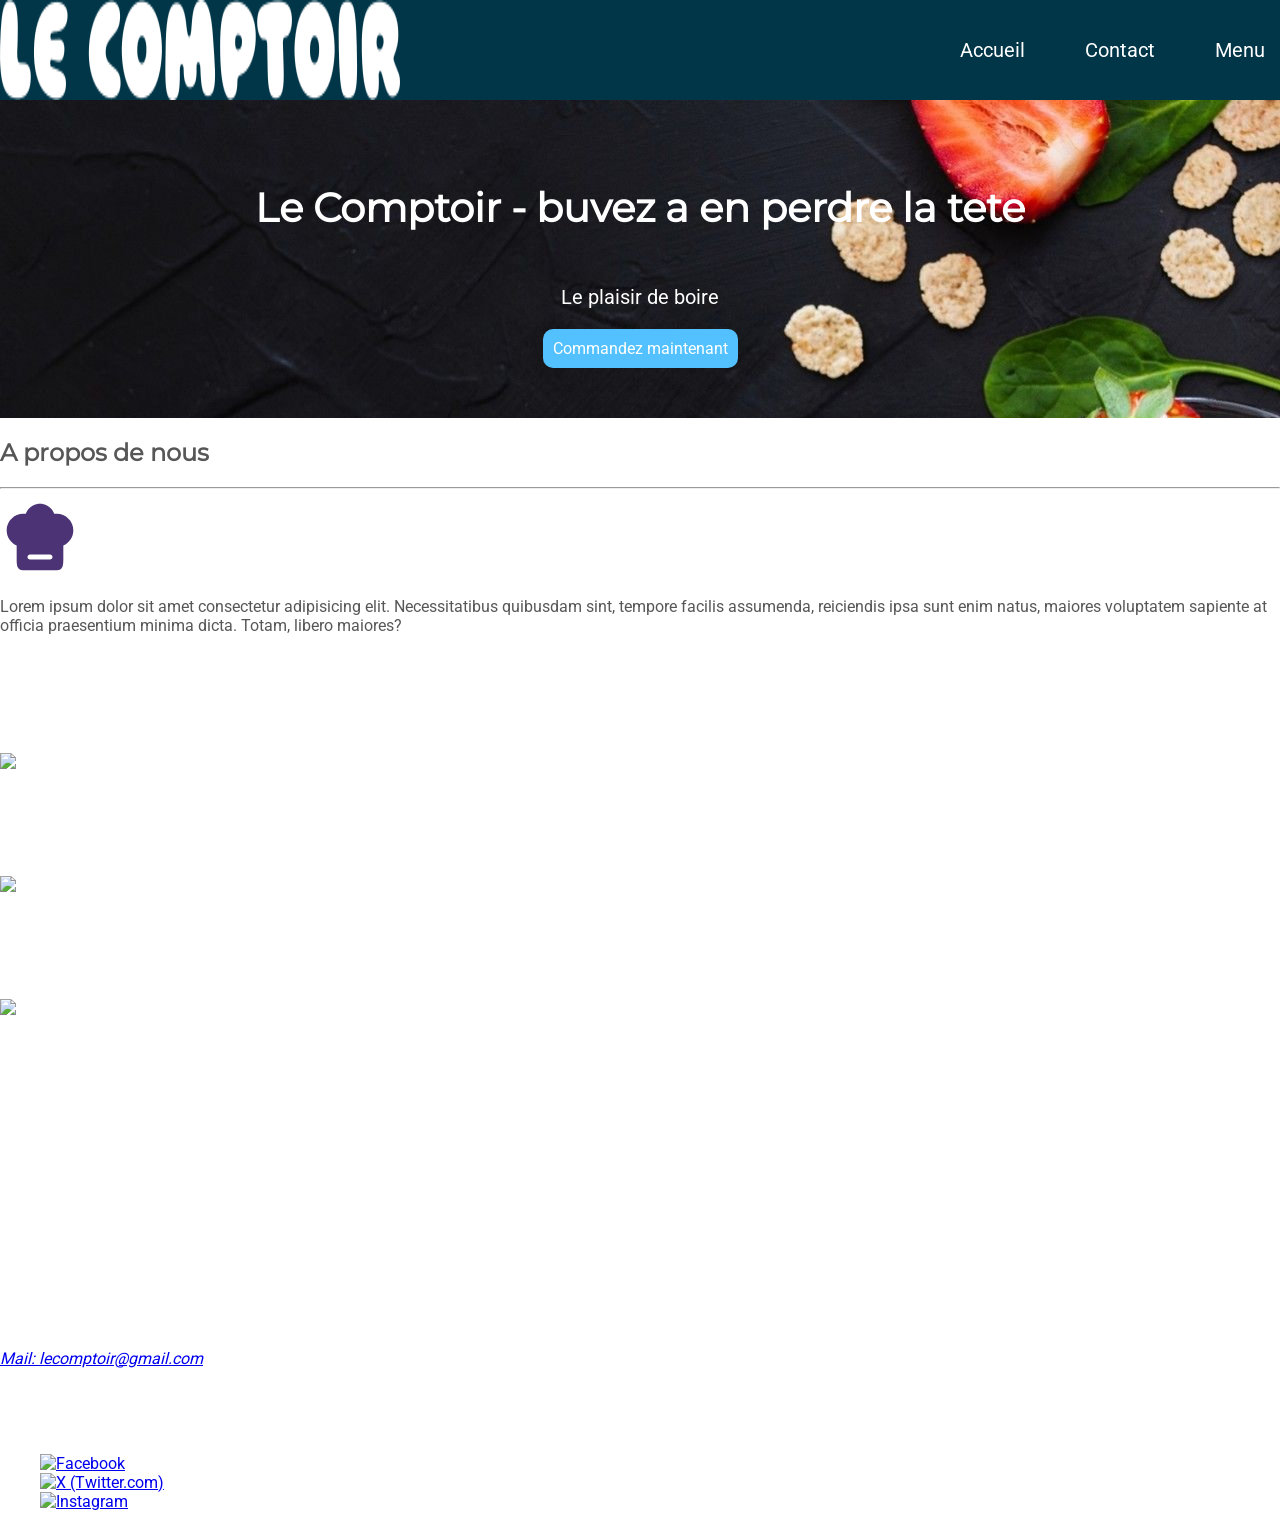
==== index.html @ 15406076 "Initial commit" ====
<!DOCTYPE html>
<html lang="fr">
    <head>
        <title>Le Comptoir</title>
        <link rel="icon" href="./images/icon.png">
        <link rel="stylesheet" href="style.css">
        <meta http-equiv="refresh" content="5">
        <meta charset="utf-8">
    </head>
    <body>
        <header>
            <img src="./images/header.png" alt="Le Comptoir(Logo)">
            <nav class="nav">
                <ul class="navbar">
                    <li class="nav-elmt"><a href="./index.html">Accueil</a></li>
                    <li class="nav-elmt"><a href="./contact.html">Contact</a></li>
                    <li class="nav-elmt"><a href="./menu.html">Menu</a></li>
                </ul>
            </nav>
        </header>
        <main>
            <section id="hero">
                
                <h1><b>Le Comptoir - buvez a en perdre la tete</b></h1>
                <p>Le plaisir de boire</p>
                <a href="#">Commandez maintenant</a>
            </section>
            <section id="presentation">
                <h2>A propos de nous</h2>
                <hr>
                <?xml version="1.0" encoding="UTF-8" standalone="no"?>
<!-- Uploaded to: SVG Repo, www.svgrepo.com, Generator: SVG Repo Mixer Tools -->

<svg
   width="80px"
   height="80px"
   viewBox="0 0 24 24"
   fill="none"
   version="1.1"
   id="svg1424"
   sodipodi:docname="chef-hat-minimalistic-svgrepo-com.svg"
   inkscape:version="1.2.2 (b0a8486541, 2022-12-01)"
   xmlns:inkscape="http://www.inkscape.org/namespaces/inkscape"
   xmlns:sodipodi="http://sodipodi.sourceforge.net/DTD/sodipodi-0.dtd"
   xmlns="http://www.w3.org/2000/svg"
   xmlns:svg="http://www.w3.org/2000/svg">
  <defs
     id="defs1428" />
  <sodipodi:namedview
     id="namedview1426"
     pagecolor="#ffffff"
     bordercolor="#000000"
     borderopacity="0.25"
     inkscape:showpageshadow="2"
     inkscape:pageopacity="0.0"
     inkscape:pagecheckerboard="0"
     inkscape:deskcolor="#d1d1d1"
     showgrid="false"
     inkscape:zoom="0.9775"
     inkscape:cx="367.26343"
     inkscape:cy="401.53453"
     inkscape:window-width="1920"
     inkscape:window-height="948"
     inkscape:window-x="0"
     inkscape:window-y="0"
     inkscape:window-maximized="1"
     inkscape:current-layer="svg1424" />
  <path
     fill-rule="evenodd"
     clip-rule="evenodd"
     d="M2 10C2 7.23858 4.23858 5 7 5C7.25052 5 7.49673 5.01842 7.73736 5.05399C8.33961 3.27806 10.0206 2 12 2C13.9794 2 15.6604 3.27806 16.2626 5.05399C16.5033 5.01842 16.7495 5 17 5C19.7614 5 22 7.23858 22 10C22 12.0503 20.7659 13.8124 19 14.584L19 18C19 19.8856 19 20.8284 18.4142 21.4142C17.8284 22 16.8856 22 15 22H9C7.11438 22 6.17157 22 5.58579 21.4142C5 20.8284 5 19.8856 5 18V14.584C3.2341 13.8124 2 12.0503 2 10ZM9 17.25C8.58579 17.25 8.25 17.5858 8.25 18C8.25 18.4142 8.58579 18.75 9 18.75H15C15.4142 18.75 15.75 18.4142 15.75 18C15.75 17.5858 15.4142 17.25 15 17.25H9Z"
     fill="#1C274C"
     id="path1422"
     style="fill:#4b3375;fill-opacity:1" />
</svg>

                <p>Lorem ipsum dolor sit amet consectetur adipisicing elit. Necessitatibus quibusdam sint, tempore facilis assumenda, reiciendis ipsa sunt enim natus, maiores voluptatem sapiente at officia praesentium minima dicta. Totam, libero maiores?</p>
            </section>
            <section id="section-une">
                <h2>A la une</h2>
                <article class="a-la-une">
                    <h2>Plat de roti de boeuf au poulet condense</h2>
                    <img src="./images/01.png" alt="Plat a la une">
                    <p>Description des description</p>
                </article>
                <article class="a-la-une">
                    <h2>Plat de roti de boeuf au poulet condense</h2>
                    <img src="./images/02.png" alt="Plat a la une">
                    <p>Description des description</p>
                </article>
                <article class="a-la-une">
                    <h2>Plat de roti de boeuf au poulet condense</h2>
                    <img src="./images/03.png" alt="Plat a la une">
                    <p>Description des description</p>
                </article>
            </section>
        </main>
        <footer>
            <address>
                <ul id="footer-contact">
                    <li>
                        <p>Contacts Presse</p>
                        <p>Bureau de presse Pascale Venot</p>
                    </li>
                    <li>
                        <p>Clara Schwarz</p>
                        <p>06 77 60 44 82</p>
                        <p>clara@pascalevenot.fr</p>
                    </li>
                    <li>
                        <p>Clara Schwarz</p>
                        <p>06 77 60 44 82</p>
                        <p>clara@pascalevenot.fr</p>
                    </li>
                </ul>
                <div id="mail-location">
                    <a href="mailto:#">Mail: lecomptoir@gmail.com</a>
                    <p>Bénin, Cotonou Quartier Zogbohouè</p>
                </div>
            </address>
            <div id="horaire-links">
                <span>Heur d'ouverture - 08H00 a 18H00</span>
                <ul id="footer-links">
                    <li><a href="facebook.com" target="_blank" rel="noopener"><img src="./images/facebook.png" alt="Facebook"></a></li>
                    <li><a href="x.com" target="_blank" rel="noopener"><img src="./images/x.png" alt="X (Twitter.com)"></a></li>
                    <li><a href="instagram.com" target="_blank" rel="noopener"><img src="./images/insta.png" alt="Instagram"></a></li>
                </ul>
            </div>
        </footer>
    </body>
</html>
---- style.css ----
:root {
    --primary-color: rgb(0, 54, 72);
    --secondary-color: #53c0ff;
    --tertiary-color: #53c0ff;
    --quaternary-color: rgb(100, 200, 80);
}

@font-face {
    font-family: Roboto;
    src:
        url("./fonts/Roboto-Regular.ttf");
}

@font-face {
    font-family: Mont;
    src: url("./fonts/Montserrat-Regular.ttf");
}

body {
    color: white;
    margin: 0;
    padding: 0;
    background-color: white;
    font-family: Roboto;
}

main {
    width: 100%;
}

header {
    margin: 0;
    display: flex;
    width: 100%;
    background-color: var(--primary-color);
}

.nav {
    width: 100%;
    height: 100px;
    display: flex;
    justify-content: flex-end;
    align-items: center;
}

.nav img {
    margin-left: 20px;
}

.navbar {
    display: flex;
    margin: 0;
    padding: 0;
    gap: 30px;
    list-style: none;
}

.nav-elmt {
    border-radius: 10px;
    padding: 15px;
    font-size: 20px;
}

.nav-elmt a {
    list-style: none;
    text-decoration: none;
    color: white;
    transition: all ease 0.3s;
}

.nav-elmt a:hover {
    border-radius: 10px;
    padding: 10px;
    color: var(--primary-color);
    transform: scale(1.1);
    background-color: white;
}

h1, h2, h3 {
    font-family: Mont;
}

#hero {
    width: 100%;
    display: flex;
    flex-direction: column;
    align-items: center;
    margin: auto;
    background: url("./images/bg.jpg") fixed white;
    padding: 50px 0px;
}

#hero a {
    background-color: var(--secondary-color);
    text-decoration: none;
    padding: 10px;
    color: white;
    border-radius: 10px;
    transition: all ease 0.5s;
}

#hero a:hover {
    background-color: white;
    color: var(--secondary-color);
    transform: scale(1.1);
}

#hero h1 {
    font-size: 40px;
}

#presentation {
    color: rgb(87, 87, 87);
}

#hero p {
    font-size: 20px;
}

form {
    width: 100%;
    margin: auto;
}
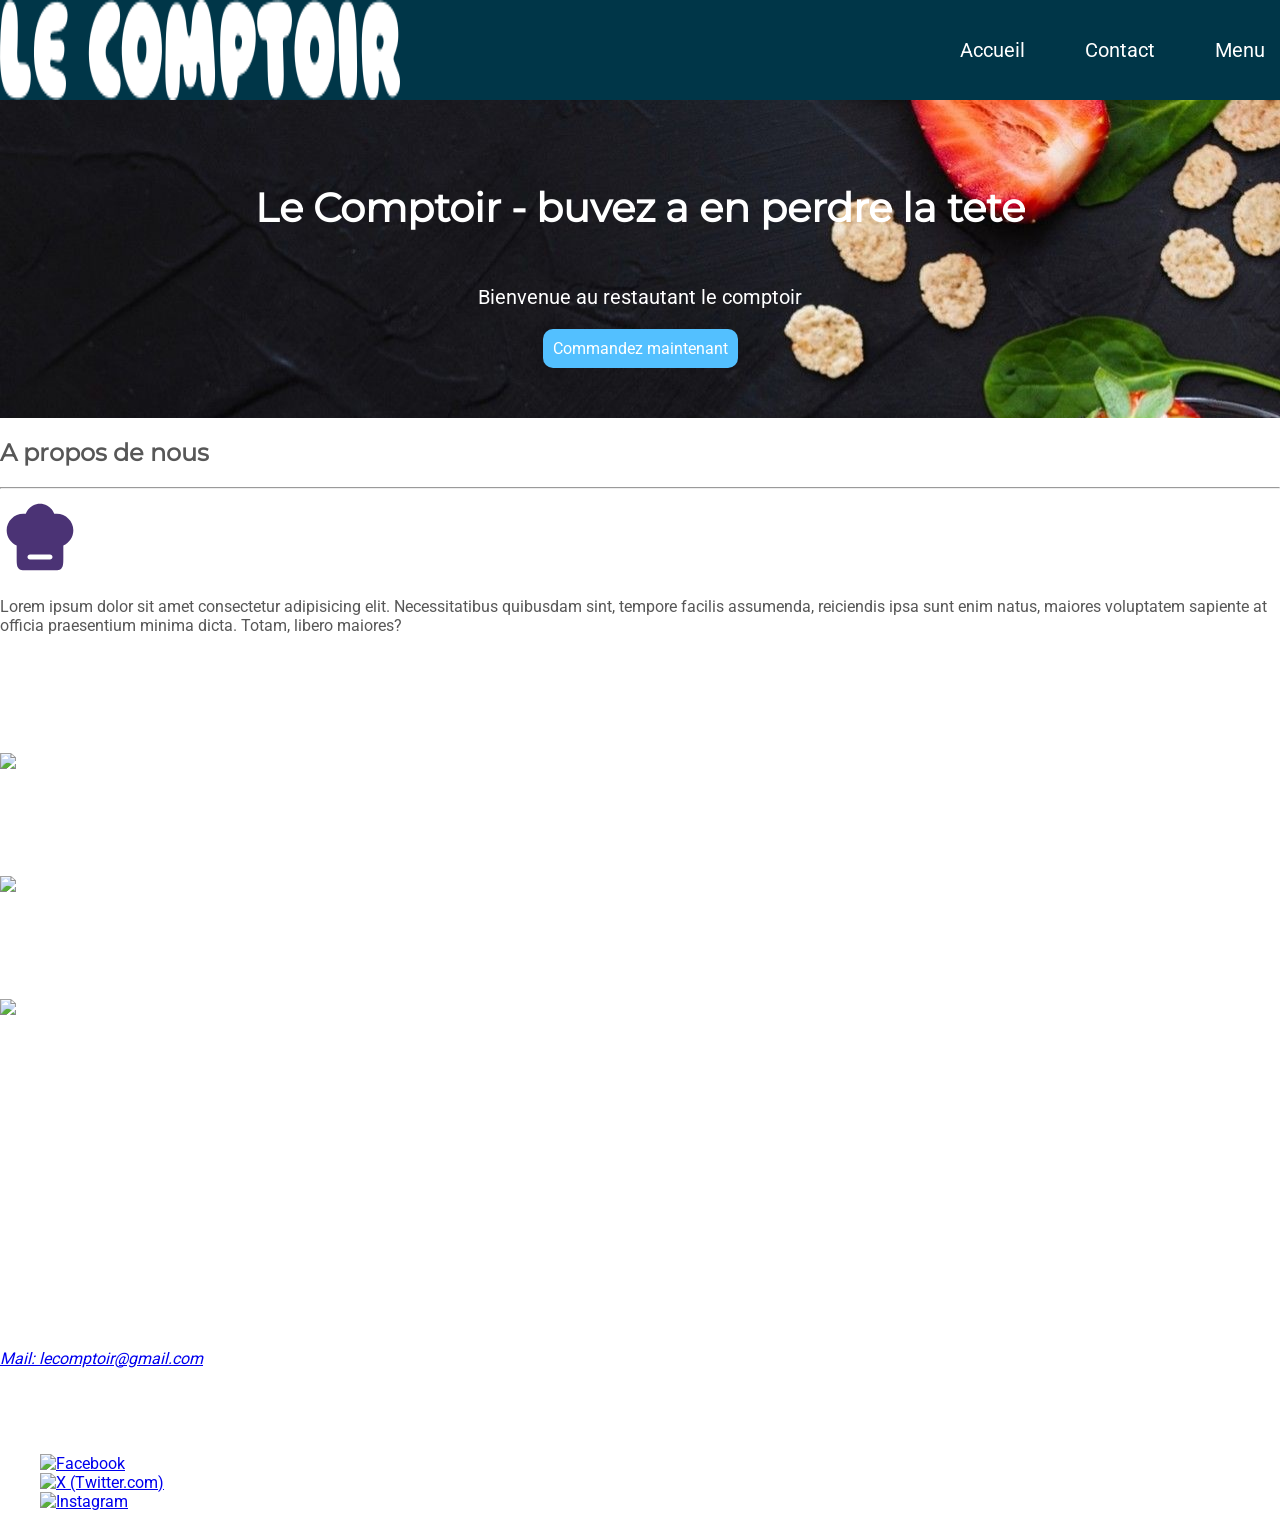
==== commit e83cbf69: "feat: Modification in the hero section" ====
--- a/index.html
+++ b/index.html
@@ -22,7 +22,7 @@
             <section id="hero">
                 
                 <h1><b>Le Comptoir - buvez a en perdre la tete</b></h1>
-                <p>Le plaisir de boire</p>
+                <p>Bienvenue au restautant le comptoir</p>
                 <a href="#">Commandez maintenant</a>
             </section>
             <section id="presentation">
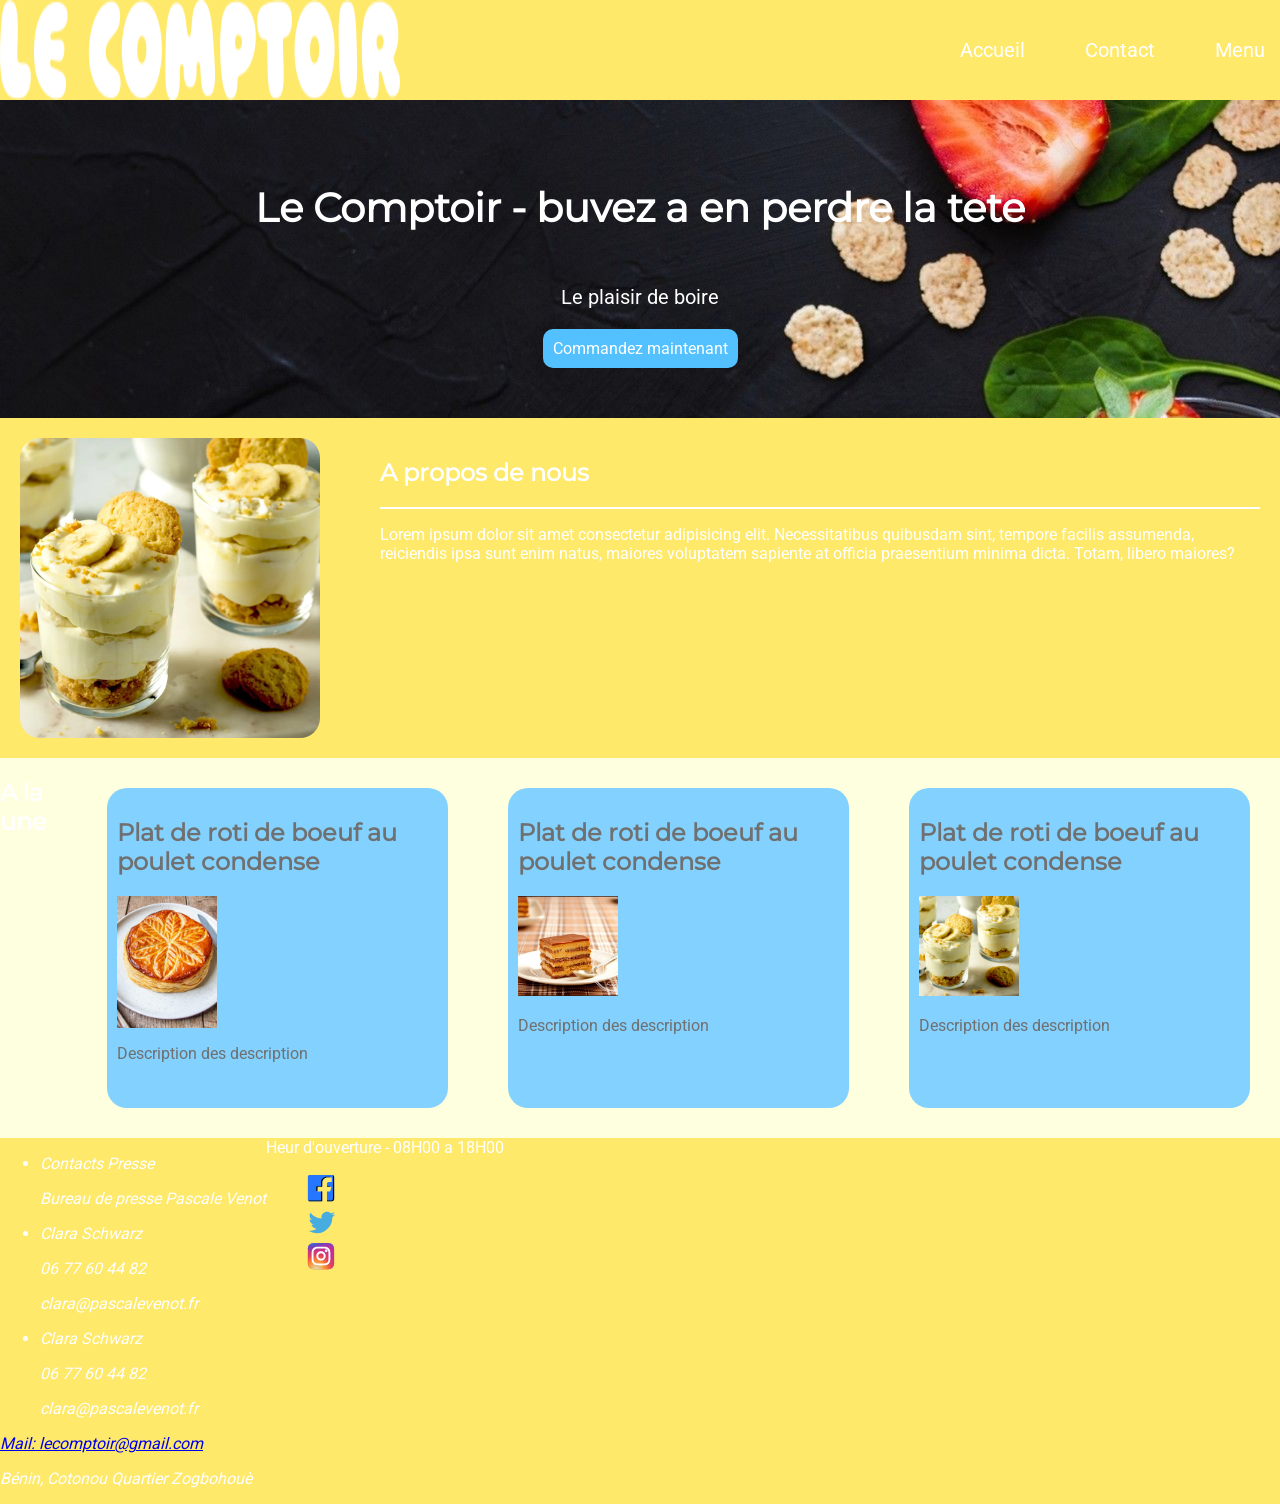
==== commit 830e31a6: "feat: Add some style to the html" ====
--- a/index.html
+++ b/index.html
@@ -20,77 +20,42 @@
         </header>
         <main>
             <section id="hero">
-                
+
                 <h1><b>Le Comptoir - buvez a en perdre la tete</b></h1>
-                <p>Bienvenue au restautant le comptoir</p>
+                <p>Le plaisir de boire</p>
                 <a href="#">Commandez maintenant</a>
             </section>
             <section id="presentation">
-                <h2>A propos de nous</h2>
-                <hr>
-                <?xml version="1.0" encoding="UTF-8" standalone="no"?>
-<!-- Uploaded to: SVG Repo, www.svgrepo.com, Generator: SVG Repo Mixer Tools -->
-
-<svg
-   width="80px"
-   height="80px"
-   viewBox="0 0 24 24"
-   fill="none"
-   version="1.1"
-   id="svg1424"
-   sodipodi:docname="chef-hat-minimalistic-svgrepo-com.svg"
-   inkscape:version="1.2.2 (b0a8486541, 2022-12-01)"
-   xmlns:inkscape="http://www.inkscape.org/namespaces/inkscape"
-   xmlns:sodipodi="http://sodipodi.sourceforge.net/DTD/sodipodi-0.dtd"
-   xmlns="http://www.w3.org/2000/svg"
-   xmlns:svg="http://www.w3.org/2000/svg">
-  <defs
-     id="defs1428" />
-  <sodipodi:namedview
-     id="namedview1426"
-     pagecolor="#ffffff"
-     bordercolor="#000000"
-     borderopacity="0.25"
-     inkscape:showpageshadow="2"
-     inkscape:pageopacity="0.0"
-     inkscape:pagecheckerboard="0"
-     inkscape:deskcolor="#d1d1d1"
-     showgrid="false"
-     inkscape:zoom="0.9775"
-     inkscape:cx="367.26343"
-     inkscape:cy="401.53453"
-     inkscape:window-width="1920"
-     inkscape:window-height="948"
-     inkscape:window-x="0"
-     inkscape:window-y="0"
-     inkscape:window-maximized="1"
-     inkscape:current-layer="svg1424" />
-  <path
-     fill-rule="evenodd"
-     clip-rule="evenodd"
-     d="M2 10C2 7.23858 4.23858 5 7 5C7.25052 5 7.49673 5.01842 7.73736 5.05399C8.33961 3.27806 10.0206 2 12 2C13.9794 2 15.6604 3.27806 16.2626 5.05399C16.5033 5.01842 16.7495 5 17 5C19.7614 5 22 7.23858 22 10C22 12.0503 20.7659 13.8124 19 14.584L19 18C19 19.8856 19 20.8284 18.4142 21.4142C17.8284 22 16.8856 22 15 22H9C7.11438 22 6.17157 22 5.58579 21.4142C5 20.8284 5 19.8856 5 18V14.584C3.2341 13.8124 2 12.0503 2 10ZM9 17.25C8.58579 17.25 8.25 17.5858 8.25 18C8.25 18.4142 8.58579 18.75 9 18.75H15C15.4142 18.75 15.75 18.4142 15.75 18C15.75 17.5858 15.4142 17.25 15 17.25H9Z"
-     fill="#1C274C"
-     id="path1422"
-     style="fill:#4b3375;fill-opacity:1" />
-</svg>
-
-                <p>Lorem ipsum dolor sit amet consectetur adipisicing elit. Necessitatibus quibusdam sint, tempore facilis assumenda, reiciendis ipsa sunt enim natus, maiores voluptatem sapiente at officia praesentium minima dicta. Totam, libero maiores?</p>
+                <span class="quality">
+                    <img src="./images/12.jpeg" width="300px" alt="Meal">
+                    <span>
+                    <h2>A propos de nous</h2>
+                    <hr>
+                    <p>Lorem ipsum dolor sit amet consectetur adipisicing elit. Necessitatibus quibusdam sint, tempore facilis assumenda, reiciendis ipsa sunt enim natus, maiores voluptatem sapiente at officia praesentium minima dicta. Totam, libero maiores?</p>
+                    </span>
+                </span>
             </section>
             <section id="section-une">
                 <h2>A la une</h2>
                 <article class="a-la-une">
+                    <span>
                     <h2>Plat de roti de boeuf au poulet condense</h2>
-                    <img src="./images/01.png" alt="Plat a la une">
+                    </span>
+                    <img src="./images/17.jpeg" alt="Plat a la une" width="100">
                     <p>Description des description</p>
                 </article>
                 <article class="a-la-une">
+                    <span>
                     <h2>Plat de roti de boeuf au poulet condense</h2>
-                    <img src="./images/02.png" alt="Plat a la une">
+                    <img src="./images/16.jpeg" alt="Plat a la une" width="100">
+                    </span>
                     <p>Description des description</p>
                 </article>
                 <article class="a-la-une">
+                    <span>
                     <h2>Plat de roti de boeuf au poulet condense</h2>
-                    <img src="./images/03.png" alt="Plat a la une">
+                    <img src="./images/12.jpeg" alt="Plat a la une" width="100">
+                    </span>
                     <p>Description des description</p>
                 </article>
             </section>
@@ -121,9 +86,9 @@
             <div id="horaire-links">
                 <span>Heur d'ouverture - 08H00 a 18H00</span>
                 <ul id="footer-links">
-                    <li><a href="facebook.com" target="_blank" rel="noopener"><img src="./images/facebook.png" alt="Facebook"></a></li>
-                    <li><a href="x.com" target="_blank" rel="noopener"><img src="./images/x.png" alt="X (Twitter.com)"></a></li>
-                    <li><a href="instagram.com" target="_blank" rel="noopener"><img src="./images/insta.png" alt="Instagram"></a></li>
+                    <li><a href="facebook.com" target="_blank" rel="noopener"><img src="./images/facebook.svg" alt="Facebook" width="30"></a></li>
+                    <li><a href="x.com" target="_blank" rel="noopener"><img src="./images/twitter.svg" alt="X (Twitter.com)" width="30"></a></li>
+                    <li><a href="instagram.com" target="_blank" rel="noopener"><img src="./images/instagram.svg" alt="Instagram" width="30"></a></li>
                 </ul>
             </div>
         </footer>
--- a/style.css
+++ b/style.css
@@ -1,8 +1,8 @@
 :root {
     --primary-color: rgb(0, 54, 72);
     --secondary-color: #53c0ff;
-    --tertiary-color: #53c0ff;
-    --quaternary-color: rgb(100, 200, 80);
+    --tertiary-color: #82d1ff;
+    --quaternary-color: rgb(255, 233, 107);
 }
 
 @font-face {
@@ -20,19 +20,20 @@
     color: white;
     margin: 0;
     padding: 0;
-    background-color: white;
+    background-color: rgb(254, 255, 222);
     font-family: Roboto;
 }
 
 main {
     width: 100%;
+    flex-grow: 1;
 }
 
 header {
     margin: 0;
     display: flex;
     width: 100%;
-    background-color: var(--primary-color);
+    background-color: var(--quaternary-color);
 }
 
 .nav {
@@ -71,7 +72,7 @@
 .nav-elmt a:hover {
     border-radius: 10px;
     padding: 10px;
-    color: var(--primary-color);
+    color: var(--quaternary-color);
     transform: scale(1.1);
     background-color: white;
 }
@@ -109,15 +110,80 @@
     font-size: 40px;
 }
 
-#presentation {
-    color: rgb(87, 87, 87);
-}
-
 #hero p {
     font-size: 20px;
 }
 
-form {
+#presentation {
     width: 100%;
     margin: auto;
+}
+
+#presentation hr {
+    background-color: rgb(255, 255, 255);
+    border: 0px;
+    width: 100%;
+    height: 2px;
+}
+
+.quality {
+    display: flex;
+    padding: 20px;
+    color: white;
+    gap: 60px;
+    height: 300px;
+    color: white;
+    background-color: var(--quaternary-color);
+}
+
+.quality img {
+    border-radius: 20px;
+}
+
+#section-une {
+    display: flex;
+    flex-direction: row;
+    margin: auto;
+}
+
+.a-la-une {
+    display: flex;
+    flex-direction: column;
+    color: rgb(112, 112, 112);
+    width: 400px;
+    height: 300px;
+    margin: 30px;
+    background-color: #82d1ff;
+    border-radius: 20px;
+    padding: 10px;
+}
+
+footer {
+    background-color: var(--quaternary-color);
+    display: flex;
+    flex-shrink: 0;
+    margin: 0;
+}
+
+#footer-links {
+    list-style: none;
+}
+
+form {
+    margin: auto;
+}
+
+form span {
+    width: 100%;
+    margin: auto;
+    display: flex;
+    flex-direction: column;
+}
+
+form input {
+    width: 70%;
+}
+
+label {
+    color: black;
 }
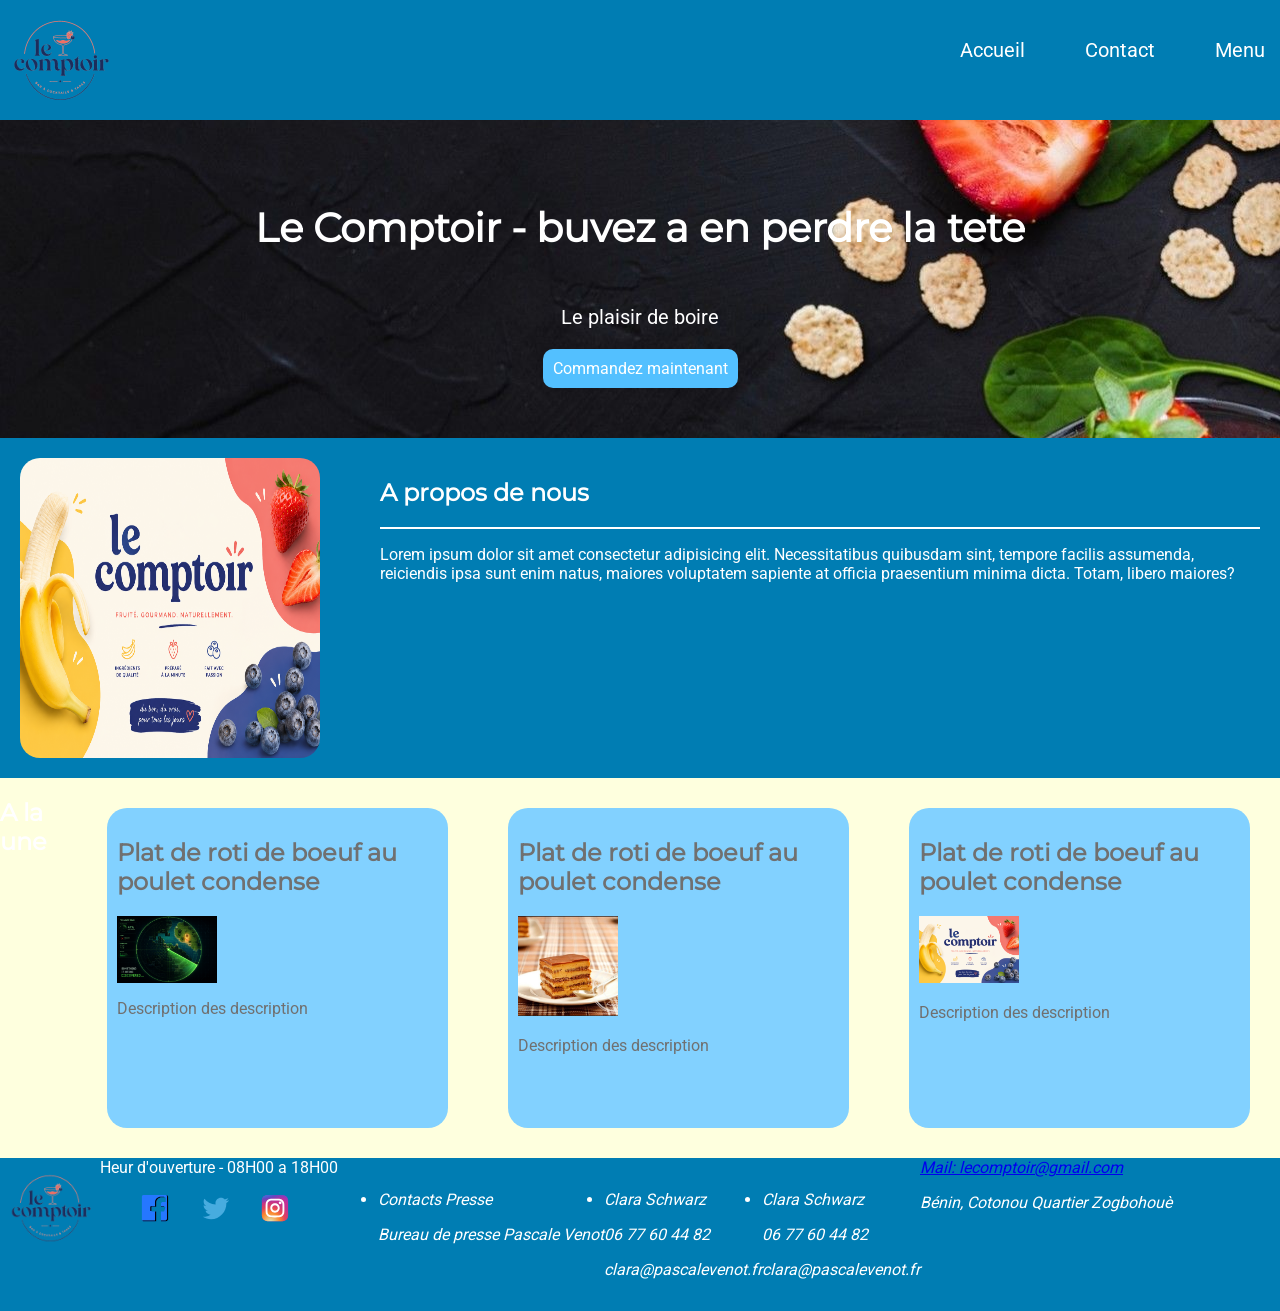
==== commit 0cca475e: "feat: Add style to the Contact page" ====
--- a/index.html
+++ b/index.html
@@ -20,7 +20,6 @@
         </header>
         <main>
             <section id="hero">
-
                 <h1><b>Le Comptoir - buvez a en perdre la tete</b></h1>
                 <p>Le plaisir de boire</p>
                 <a href="#">Commandez maintenant</a>
@@ -61,6 +60,15 @@
             </section>
         </main>
         <footer>
+            <img src="./images/header.png" alt="Le Comptoir(Logo)" width="100" height="100">
+            <div id="horaire-links">
+                <span>Heur d'ouverture - 08H00 a 18H00</span>
+                <ul id="footer-links">
+                    <li><a href="facebook.com" target="_blank" rel="noopener"><img src="./images/facebook.svg" alt="Facebook" width="30"></a></li>
+                    <li><a href="x.com" target="_blank" rel="noopener"><img src="./images/twitter.svg" alt="X (Twitter.com)" width="30"></a></li>
+                    <li><a href="instagram.com" target="_blank" rel="noopener"><img src="./images/instagram.svg" alt="Instagram" width="30"></a></li>
+                </ul>
+            </div>
             <address>
                 <ul id="footer-contact">
                     <li>
@@ -83,14 +91,6 @@
                     <p>Bénin, Cotonou Quartier Zogbohouè</p>
                 </div>
             </address>
-            <div id="horaire-links">
-                <span>Heur d'ouverture - 08H00 a 18H00</span>
-                <ul id="footer-links">
-                    <li><a href="facebook.com" target="_blank" rel="noopener"><img src="./images/facebook.svg" alt="Facebook" width="30"></a></li>
-                    <li><a href="x.com" target="_blank" rel="noopener"><img src="./images/twitter.svg" alt="X (Twitter.com)" width="30"></a></li>
-                    <li><a href="instagram.com" target="_blank" rel="noopener"><img src="./images/instagram.svg" alt="Instagram" width="30"></a></li>
-                </ul>
-            </div>
         </footer>
     </body>
 </html>
--- a/style.css
+++ b/style.css
@@ -1,8 +1,7 @@
 :root {
     --primary-color: rgb(0, 54, 72);
     --secondary-color: #53c0ff;
-    --tertiary-color: #82d1ff;
-    --quaternary-color: rgb(255, 233, 107);
+    --quaternary-color: rgb(0, 125, 179);
 }
 
 @font-face {
@@ -165,25 +164,84 @@
     margin: 0;
 }
 
+address {
+    display: flex;
+}
+
+
+
 #footer-links {
+    display: flex;
+    gap: 30px;
     list-style: none;
+    flex-direction: row;
+}
+
+#footer-contact{
+    display: flex;
+}
+
+main {
+    width: 100%;
 }
 
 form {
-    margin: auto;
+    width: 50%;
+    margin: 20px auto;
+    background-color: white;
+    display: flex;
+    flex-direction: column;
+    align-items: center;
+    box-shadow: 0 4px 6px -1px rgb(0 0 0 / 0.1), 
+            0 2px 4px -2px rgb(0 0 0 / 0.1);
+    border-radius: 10px;
+    padding: 20px;
+    background: linear-gradient(180deg, rgb(255, 216, 158), rgb(255, 200, 210), rgb(255, 226, 137));
 }
 
 form span {
-    width: 100%;
-    margin: auto;
-    display: flex;
-    flex-direction: column;
-}
-
-form input {
     width: 70%;
+    margin: 10px auto;
+    display: flex;
+    flex-direction: column;
+}
+
+form span span input {
+    padding: 5px;
+    border: 0px solid;
+    border-radius: 4px;
+    box-shadow: 0 4px 3px -1px rgb(0 0 0 / 0.1), 
+            0 -4px 3px -1px rgb(0 0 0 / 0.1);
+    font-size: 15px;
+
+}
+
+form span span {
+    padding-bottom: 20px;
+}
+
+form span label {
+    display: block;
+    padding-bottom: 10px;
+}
+
+form textarea {
+    width: 100%;
+    margin: 0px auto;
+    border: 0px;
+    box-shadow: 0 4px 3px -1px rgb(0 0 0 / 0.1), 
+            0 -4px 3px -1px rgb(0 0 0 / 0.1);
+    height: 100px;
+    border-radius: 10px;
+    resize: none;
 }
 
 label {
     color: black;
-}+}
+
+input:focus {
+    border: 0px;
+    background-color: ;
+}
+
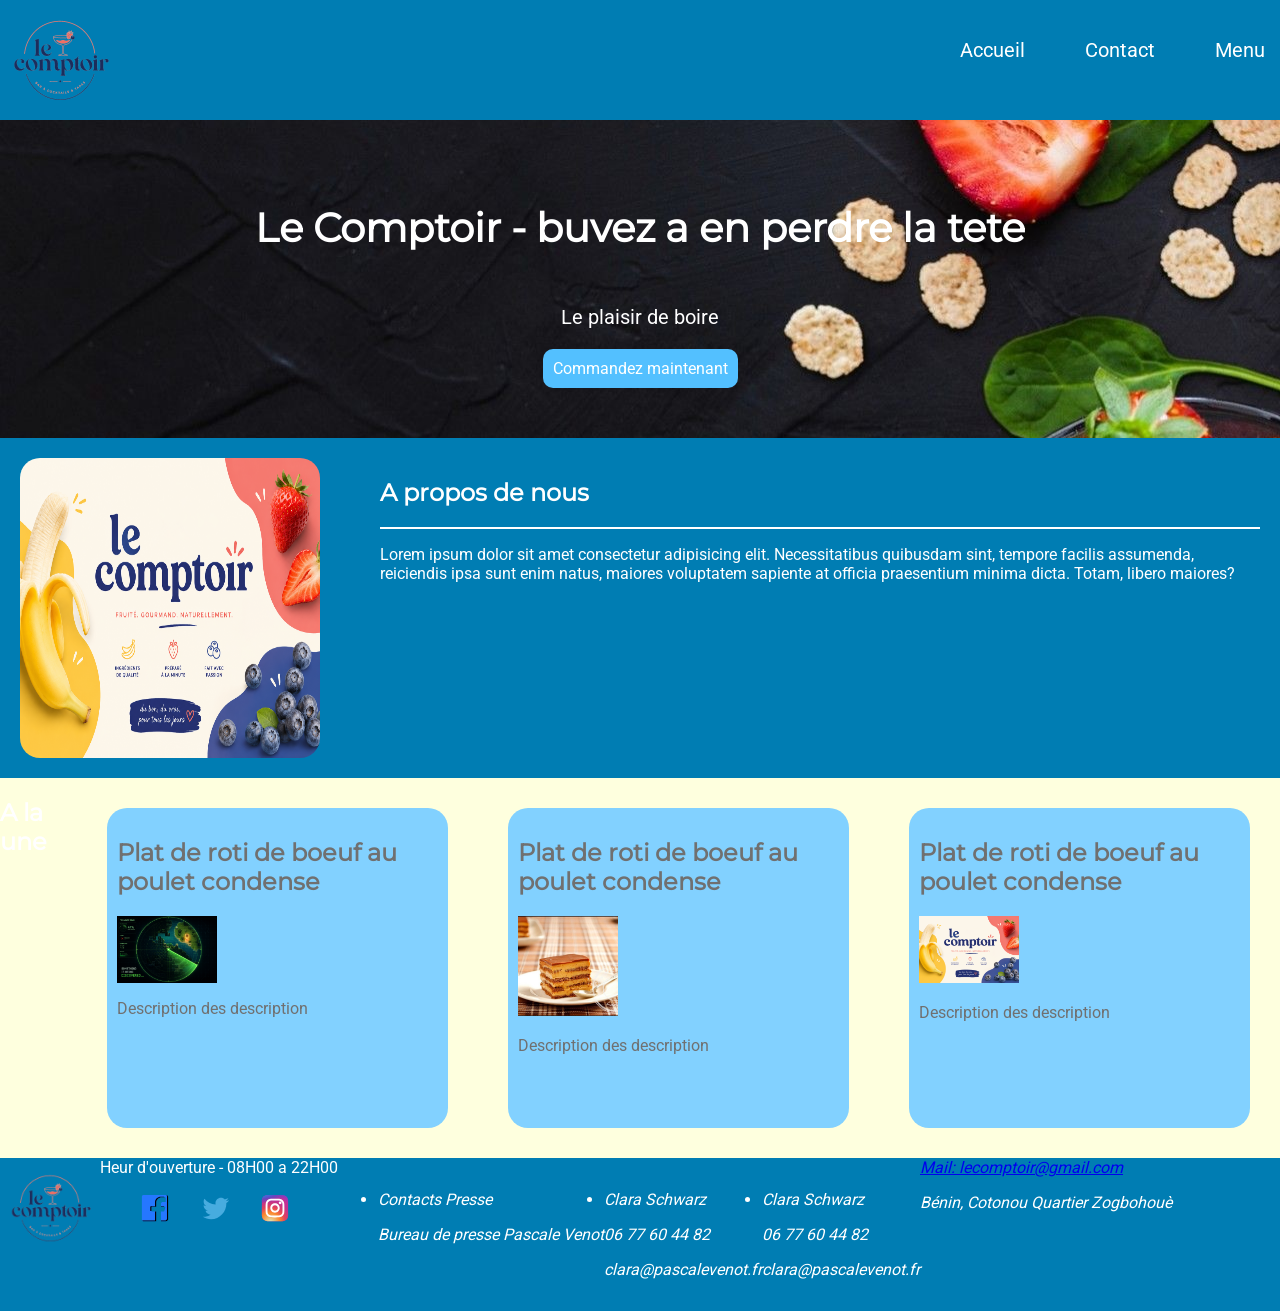
==== commit a83259d2: "feat: text modification" ====
--- a/index.html
+++ b/index.html
@@ -62,7 +62,7 @@
         <footer>
             <img src="./images/header.png" alt="Le Comptoir(Logo)" width="100" height="100">
             <div id="horaire-links">
-                <span>Heur d'ouverture - 08H00 a 18H00</span>
+                <span>Heur d'ouverture - 08H00 a 22H00</span>
                 <ul id="footer-links">
                     <li><a href="facebook.com" target="_blank" rel="noopener"><img src="./images/facebook.svg" alt="Facebook" width="30"></a></li>
                     <li><a href="x.com" target="_blank" rel="noopener"><img src="./images/twitter.svg" alt="X (Twitter.com)" width="30"></a></li>
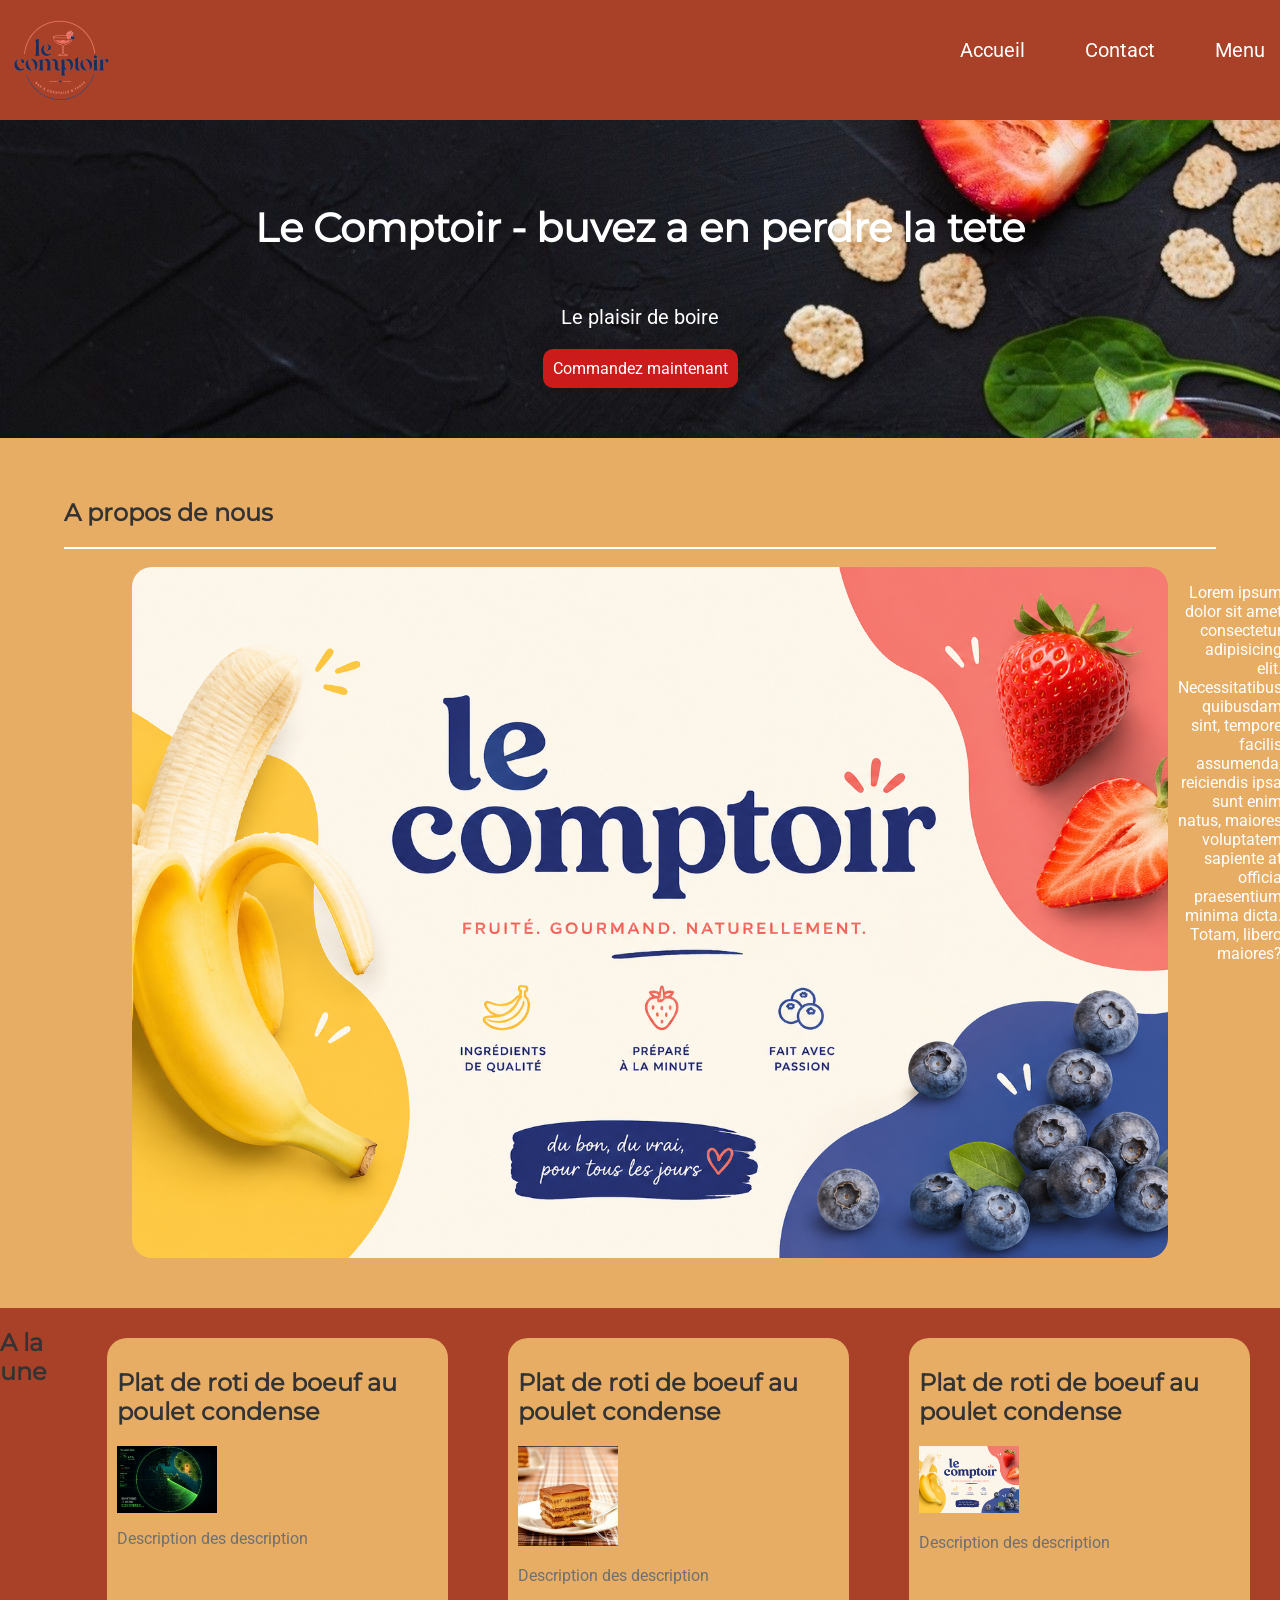
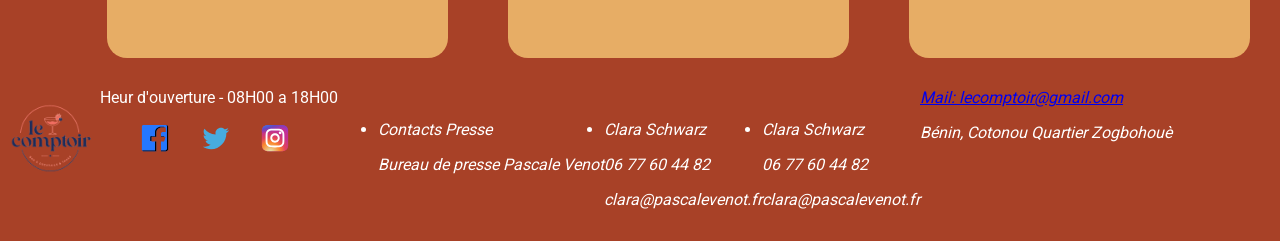
==== commit bc5cb580: "feat: Continue the designe of the index.html and finish the design of menu.html" ====
--- a/index.html
+++ b/index.html
@@ -22,15 +22,19 @@
             <section id="hero">
                 <h1><b>Le Comptoir - buvez a en perdre la tete</b></h1>
                 <p>Le plaisir de boire</p>
-                <a href="#">Commandez maintenant</a>
+                <a href="./menu.html">Commandez maintenant</a>
             </section>
             <section id="presentation">
                 <span class="quality">
-                    <img src="./images/12.jpeg" width="300px" alt="Meal">
                     <span>
                     <h2>A propos de nous</h2>
                     <hr>
+                    <span class="pre-p">
+                    <img src="./images/12.jpeg" width="30%" alt="Meal">
                     <p>Lorem ipsum dolor sit amet consectetur adipisicing elit. Necessitatibus quibusdam sint, tempore facilis assumenda, reiciendis ipsa sunt enim natus, maiores voluptatem sapiente at officia praesentium minima dicta. Totam, libero maiores?</p>
+                    <img src="./images/12.jpeg" width="30%" alt="Meal">
+                    <p>Lorem ipsum dolor sit amet consectetur adipisicing elit. Necessitatibus quibusdam sint, tempore facilis assumenda, reiciendis ipsa sunt enim natus, maiores voluptatem sapiente at officia praesentium minima dicta. Totam, libero maiores?</p>
+                    </span>
                     </span>
                 </span>
             </section>
@@ -62,7 +66,7 @@
         <footer>
             <img src="./images/header.png" alt="Le Comptoir(Logo)" width="100" height="100">
             <div id="horaire-links">
-                <span>Heur d'ouverture - 08H00 a 22H00</span>
+                <span>Heur d'ouverture - 08H00 a 18H00</span>
                 <ul id="footer-links">
                     <li><a href="facebook.com" target="_blank" rel="noopener"><img src="./images/facebook.svg" alt="Facebook" width="30"></a></li>
                     <li><a href="x.com" target="_blank" rel="noopener"><img src="./images/twitter.svg" alt="X (Twitter.com)" width="30"></a></li>
--- a/style.css
+++ b/style.css
@@ -1,7 +1,9 @@
 :root {
-    --primary-color: rgb(0, 54, 72);
-    --secondary-color: #53c0ff;
-    --quaternary-color: rgb(0, 125, 179);
+    --primary-color:  	#c1853b;
+    --secondary-color:  #cc1b1b;
+    --quaternary-color:  #a84127;
+    --color1: #e7ad65;
+    --color2: #2f0505;
 }
 
 @font-face {
@@ -15,11 +17,13 @@
     src: url("./fonts/Montserrat-Regular.ttf");
 }
 
+@import url('https://fonts.googleapis.com/css2?family=Montserrat:ital,wght@0,100..900;1,100..900&family=Playfair+Display+SC:ital,wght@0,400;0,700;0,900;1,400;1,700;1,900&family=Playfair+Display:ital,wght@0,400..900;1,400..900&display=swap');
+
 body {
     color: white;
     margin: 0;
     padding: 0;
-    background-color: rgb(254, 255, 222);
+    background-color: var(--color1);
     font-family: Roboto;
 }
 
@@ -127,22 +131,50 @@
 
 .quality {
     display: flex;
-    padding: 20px;
+    flex-direction: row;
     color: white;
     gap: 60px;
-    height: 300px;
-    color: white;
+    height: 40%;
+    width: 90%;
+    margin: 40px auto;
+    color: white;
+    background-color: var(--color1);
+}
+
+.quality + span {
+    width: 100%;
+    height: 100%;
+}
+
+.pre-p {
+    width: 90%;
+    margin: auto;
+    display: flex;
+    padding: 10px 0px;
+    text-align: right;
+}
+
+.pre-p img {
+    width: 100%;
+    height: ;
+    align-items: center;
+    border-radius: 20px;
+    margin: 0px 10px;
+}
+
+@media (max-width: 768px)
+{
+    .pre-p {
+        width: 90%;
+        flex-wrap: wrap;
+    }
+}
+
+#section-une {
+    display: flex;
+    flex-direction: row;
+    margin: auto;
     background-color: var(--quaternary-color);
-}
-
-.quality img {
-    border-radius: 20px;
-}
-
-#section-une {
-    display: flex;
-    flex-direction: row;
-    margin: auto;
 }
 
 .a-la-une {
@@ -152,7 +184,7 @@
     width: 400px;
     height: 300px;
     margin: 30px;
-    background-color: #82d1ff;
+    background-color: var(--color1);
     border-radius: 20px;
     padding: 10px;
 }
@@ -183,6 +215,7 @@
 
 main {
     width: 100%;
+    background-color: var(--color1);
 }
 
 form {
@@ -240,8 +273,102 @@
     color: black;
 }
 
-input:focus {
-    border: 0px;
-    background-color: ;
-}
-
+.meal-section {
+    color: black;
+    width: 95%;
+    display: flex;
+    flex-direction: column;
+    padding: 40px 20px;
+    margin: 0px auto;
+}
+
+.meal-section h3 {
+    font-family: "Playfair Display",serif;
+    font-size: 2rem;
+    text-align: center;
+    color: black;
+    margin-bottom: 40px;
+
+}
+    
+
+.meal {
+    background: white;
+    border-radius: 16px;
+    padding: 20px;
+    width: 260px;
+    margin: 0px;
+    text-align: center;
+    box-shadow: 0 4px 15px rgba(0, 0, 0, 0.08);
+    transition: transform 0.2s;
+}
+
+main h2{
+    color: #333;
+}
+
+.meal:hover {
+    background-color: var(--primary-color);
+    transform: scale(1.1);
+}
+
+.meal-list {
+    list-style: none;
+    display: flex;
+    justify-content: center;
+    flex-wrap: wrap;
+    gap: 30px;
+    padding: 0;
+}
+
+.meal h4 {
+    font-size: 1.1rem;
+    margin: 0;
+}
+
+.price {
+    font-weight: bold;
+    color:  var(--color2);
+    font-size: 1.1rem;
+}
+
+.meal div {
+    display: flex;
+    align-items: center;
+    margin-bottom: 10px;
+    justify-content:space-between;
+}
+
+.meal div + p {
+    color: #555;
+    font-size: 0.9rem;
+    margin-bottom: 15px;
+}
+
+.meal img {
+    width: 140px;
+    height: 140px;
+    border-radius: 50%;
+    margin-bottom: 15px;
+    object-fit: cover;
+ 
+}
+
+.meal button {
+    background-color: var(--color1);
+    color: white;
+    padding: 10px 20px;
+    width: auto;
+    margin: auto;
+    border: none;
+    border-radius: 25px;
+    padding: 10px 24px;
+    transition:  0.3s;
+    cursor: pointer;
+}
+
+.meal button:hover {
+    color:var(--color1);
+    background-color: white;
+    transform: scale(1.1);
+}
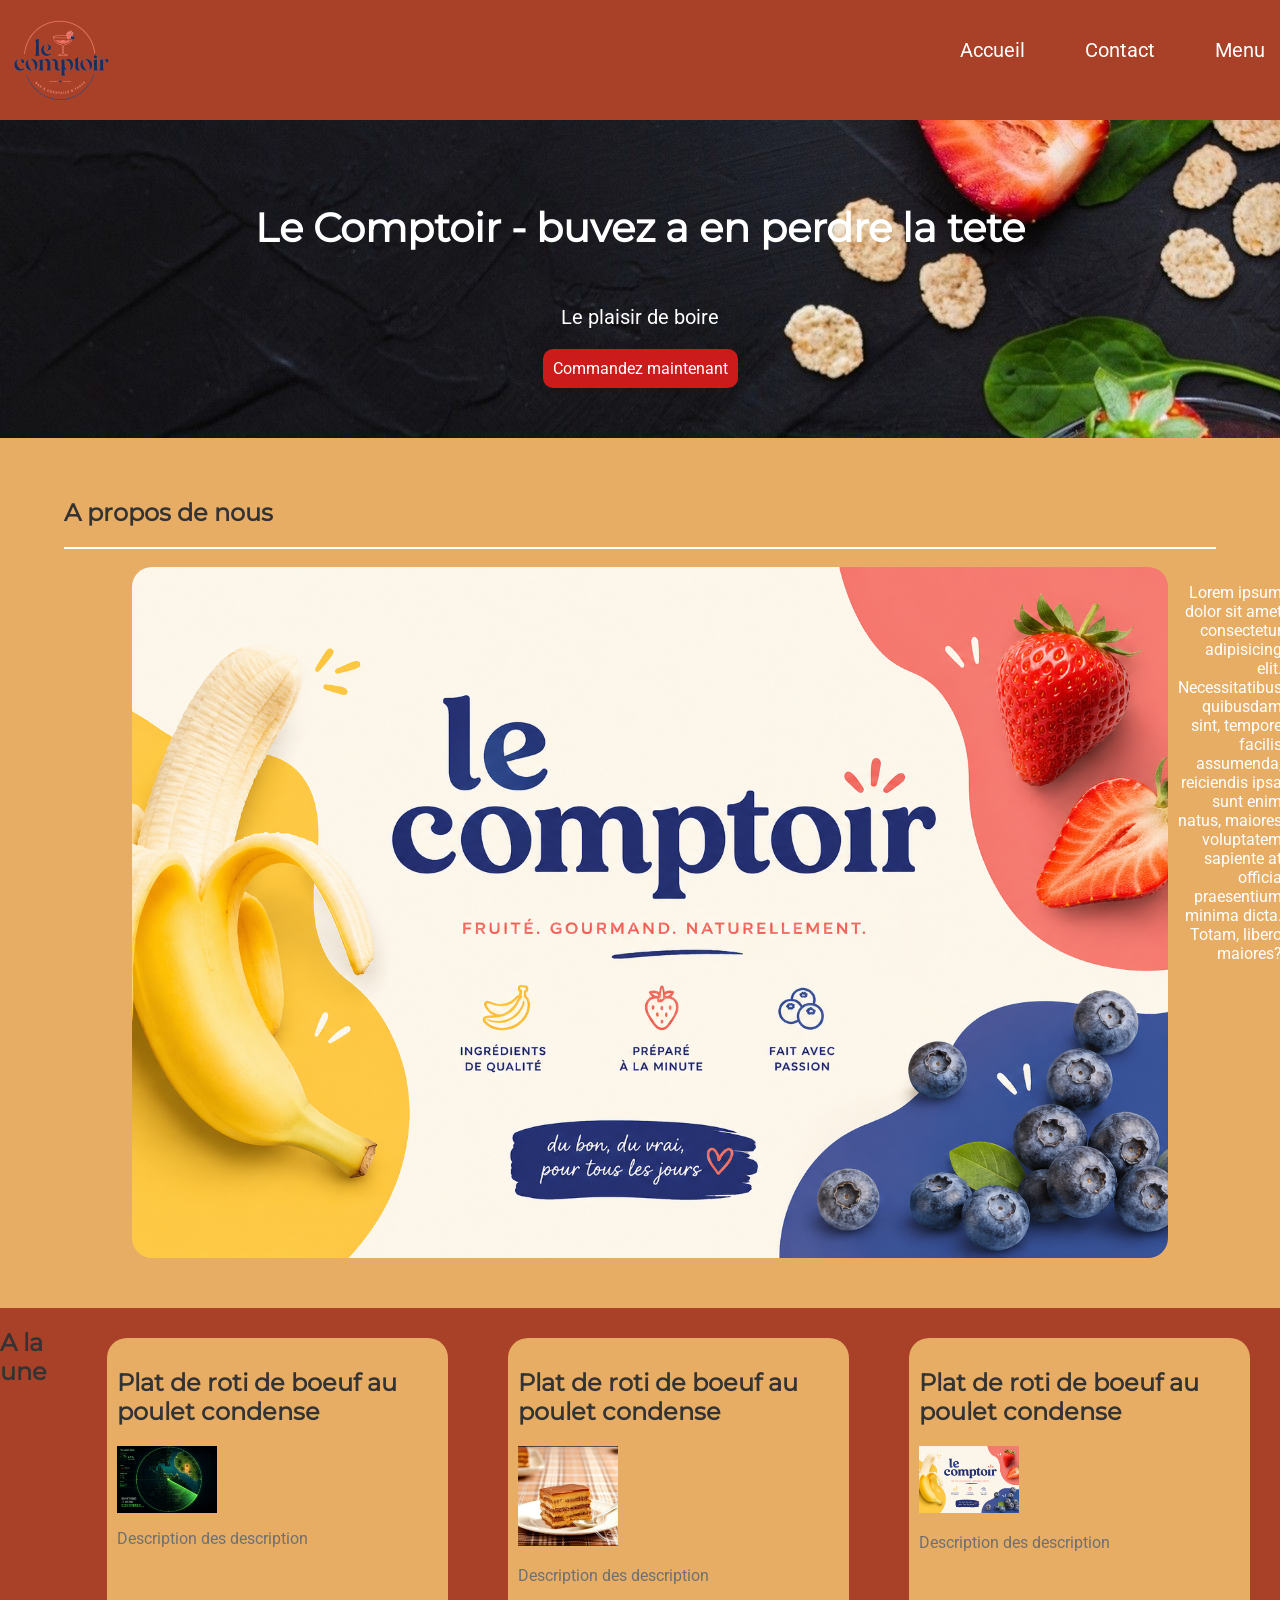
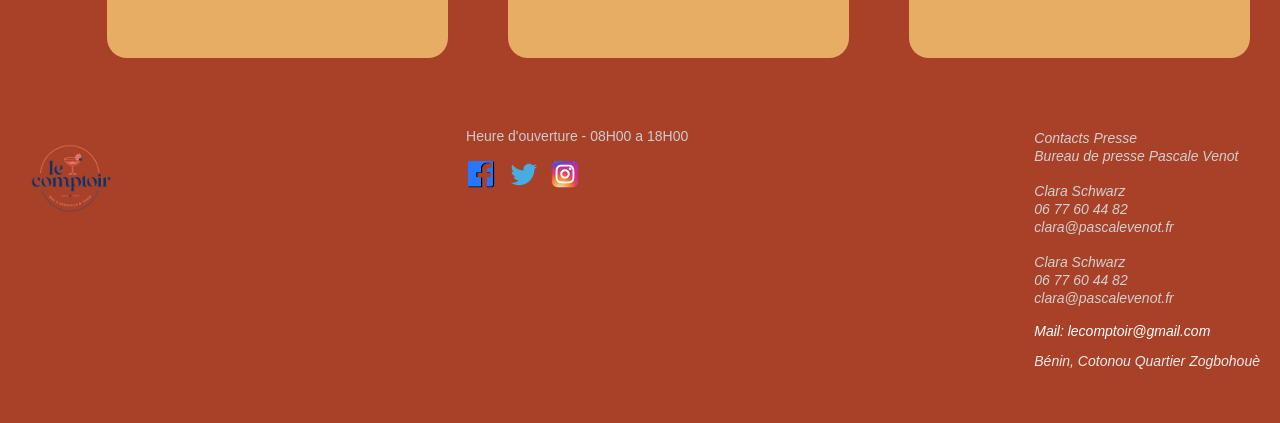
==== commit 7df0be84: "feat: Finish footer design" ====
--- a/index.html
+++ b/index.html
@@ -66,7 +66,7 @@
         <footer>
             <img src="./images/header.png" alt="Le Comptoir(Logo)" width="100" height="100">
             <div id="horaire-links">
-                <span>Heur d'ouverture - 08H00 a 18H00</span>
+                <span>Heure d'ouverture - 08H00 a 18H00</span>
                 <ul id="footer-links">
                     <li><a href="facebook.com" target="_blank" rel="noopener"><img src="./images/facebook.svg" alt="Facebook" width="30"></a></li>
                     <li><a href="x.com" target="_blank" rel="noopener"><img src="./images/twitter.svg" alt="X (Twitter.com)" width="30"></a></li>
--- a/style.css
+++ b/style.css
@@ -116,6 +116,115 @@
 #hero p {
     font-size: 20px;
 }
+footer {
+    background: var(--quaternary-color);
+    padding: 40px 20px;
+    display: flex;
+    flex-wrap: wrap;
+    justify-content: space-between;
+    gap: 30px;
+    font-family: Arial, sans-serif;
+}
+
+#horaire-links {
+    display: flex;
+    flex-direction: column;
+    gap: 15px;
+    min-width: 220px;
+}
+
+#horaire-links span {
+    font-size: 14px;
+    color: #ccc;
+}
+
+#footer-links {
+    list-style: none;
+    display: flex;
+    gap: 12px;
+    padding: 0;
+    margin: 0;
+}
+
+#footer-links li a img {
+    transition: 0.2s ease;
+}
+
+#footer-links li a img:hover {
+    transform: scale(1.1);
+}
+
+#footer-contact {
+    list-style: none;
+    padding: 0;
+    margin: 0;
+    display: flex;
+    flex-direction: column;
+    gap: 15px;
+}
+
+#footer-contact li p {
+    margin: 2px 0;
+    font-size: 14px;
+    color: #d0d0d0;
+}
+
+#mail-location {
+    margin-top: 15px;
+    font-size: 14px;
+    color: #ebebeb;
+}
+
+#mail-location a {
+    color: #fff;
+    text-decoration: none;
+    display: block;
+    margin-bottom: 5px;
+}
+
+#mail-location a:hover {
+    text-decoration: underline;
+}
+
+@media (max-width: 850px)
+{
+    #hero h1 {
+        font-size: 25px;
+    }
+    #hero p {
+        font-size: 15px;
+    }
+    footer {
+        flex-direction: column;
+        align-items: center;
+        text-align: center;
+    }
+
+    #horaire-links,
+    #footer-contact {
+        align-items: center;
+    }
+}
+
+@media (max-width: 700px)
+{
+    #hero h1 {
+        font-size: 18px;
+    }
+    .nav-elmt a {
+        font-size: 15px;
+        padding: 5px;
+        gap: 20px;
+    }
+}
+
+@media (max-width: 1100px)
+{
+    .pre-p {
+        width: 90%;
+        flex-wrap: wrap;
+    }
+}
 
 #presentation {
     width: 100%;
@@ -156,18 +265,9 @@
 
 .pre-p img {
     width: 100%;
-    height: ;
     align-items: center;
     border-radius: 20px;
     margin: 0px 10px;
-}
-
-@media (max-width: 768px)
-{
-    .pre-p {
-        width: 90%;
-        flex-wrap: wrap;
-    }
 }
 
 #section-une {
@@ -189,88 +289,90 @@
     padding: 10px;
 }
 
-footer {
-    background-color: var(--quaternary-color);
-    display: flex;
-    flex-shrink: 0;
-    margin: 0;
-}
-
-address {
-    display: flex;
-}
-
-
-
-#footer-links {
-    display: flex;
-    gap: 30px;
-    list-style: none;
-    flex-direction: row;
-}
-
-#footer-contact{
-    display: flex;
-}
-
 main {
     width: 100%;
     background-color: var(--color1);
 }
 
 form {
-    width: 50%;
-    margin: 20px auto;
-    background-color: white;
-    display: flex;
-    flex-direction: column;
-    align-items: center;
-    box-shadow: 0 4px 6px -1px rgb(0 0 0 / 0.1), 
-            0 2px 4px -2px rgb(0 0 0 / 0.1);
-    border-radius: 10px;
-    padding: 20px;
-    background: linear-gradient(180deg, rgb(255, 216, 158), rgb(255, 200, 210), rgb(255, 226, 137));
+  max-width: 60%;
+  min-height: 40%;
+  margin: 5% auto;
+  padding: 25px;
+  background: linear-gradient(180deg, pink, rgb(255, 221, 100));
+  border-radius: 12px;
+  box-shadow: 0 10px 30px rgba(0,0,0,0.1);
+  font-family: Arial, sans-serif;
 }
 
 form span {
-    width: 70%;
-    margin: 10px auto;
-    display: flex;
-    flex-direction: column;
-}
-
-form span span input {
-    padding: 5px;
-    border: 0px solid;
-    border-radius: 4px;
-    box-shadow: 0 4px 3px -1px rgb(0 0 0 / 0.1), 
-            0 -4px 3px -1px rgb(0 0 0 / 0.1);
-    font-size: 15px;
-
-}
-
-form span span {
-    padding-bottom: 20px;
-}
-
-form span label {
-    display: block;
-    padding-bottom: 10px;
-}
-
-form textarea {
-    width: 100%;
-    margin: 0px auto;
-    border: 0px;
-    box-shadow: 0 4px 3px -1px rgb(0 0 0 / 0.1), 
-            0 -4px 3px -1px rgb(0 0 0 / 0.1);
-    height: 100px;
-    border-radius: 10px;
-    resize: none;
+  display: block;
+}
+
+form span > span {
+  display: block;
+  margin-bottom: 15px;
 }
 
 label {
-    color: black;
+  display: block;
+  margin-bottom: 5px;
+  font-size: 14px;
+  color: #333;
+}
+
+input, select, textarea {
+  width: 100%;
+  padding: 10px 12px;
+  border: 1px solid #ddd;
+  border-radius: 8px;
+  font-size: 14px;
+  outline: none;
+  transition: 0.2s ease;
+  box-sizing: border-box;
+}
+
+input:focus, select:focus, textarea:focus {
+  border-color: #ffffff;
+  box-shadow: 0 0 0 3px rgba(74,144,226,0.2);
+}
+
+textarea {
+  resize: vertical;
+  min-height: 100px;
+}
+
+form p {
+  margin-top: 20px;
+  font-weight: 600;
+}
+
+input[type="radio"] {
+  width: auto;
+  margin-right: 8px;
+}
+
+label[for="condition-yes"],
+label[for="condition-no"] {
+  display: inline-block;
+  margin-right: 15px;
+}
+
+input[type="submit"] {
+  margin-top: 20px;
+  width: 100%;
+  padding: 12px;
+  background: var(--primary-color);
+  color: white;
+  border: none;
+  border-radius: 8px;
+  font-size: 15px;
+  cursor: pointer;
+  transition: 0.2s;
+}
+
+button:hover, input[type="submit"]:hover {
+  background: var(--color2);
 }
 
 .meal-section {
@@ -308,8 +410,14 @@
 }
 
 .meal:hover {
-    background-color: var(--primary-color);
+    background-color: var(--color2);
+    color: white;
     transform: scale(1.1);
+}
+
+.meal .price:hover
+{
+    color: rgb(176, 255, 116);
 }
 
 .meal-list {
@@ -328,7 +436,6 @@
 
 .price {
     font-weight: bold;
-    color:  var(--color2);
     font-size: 1.1rem;
 }
 
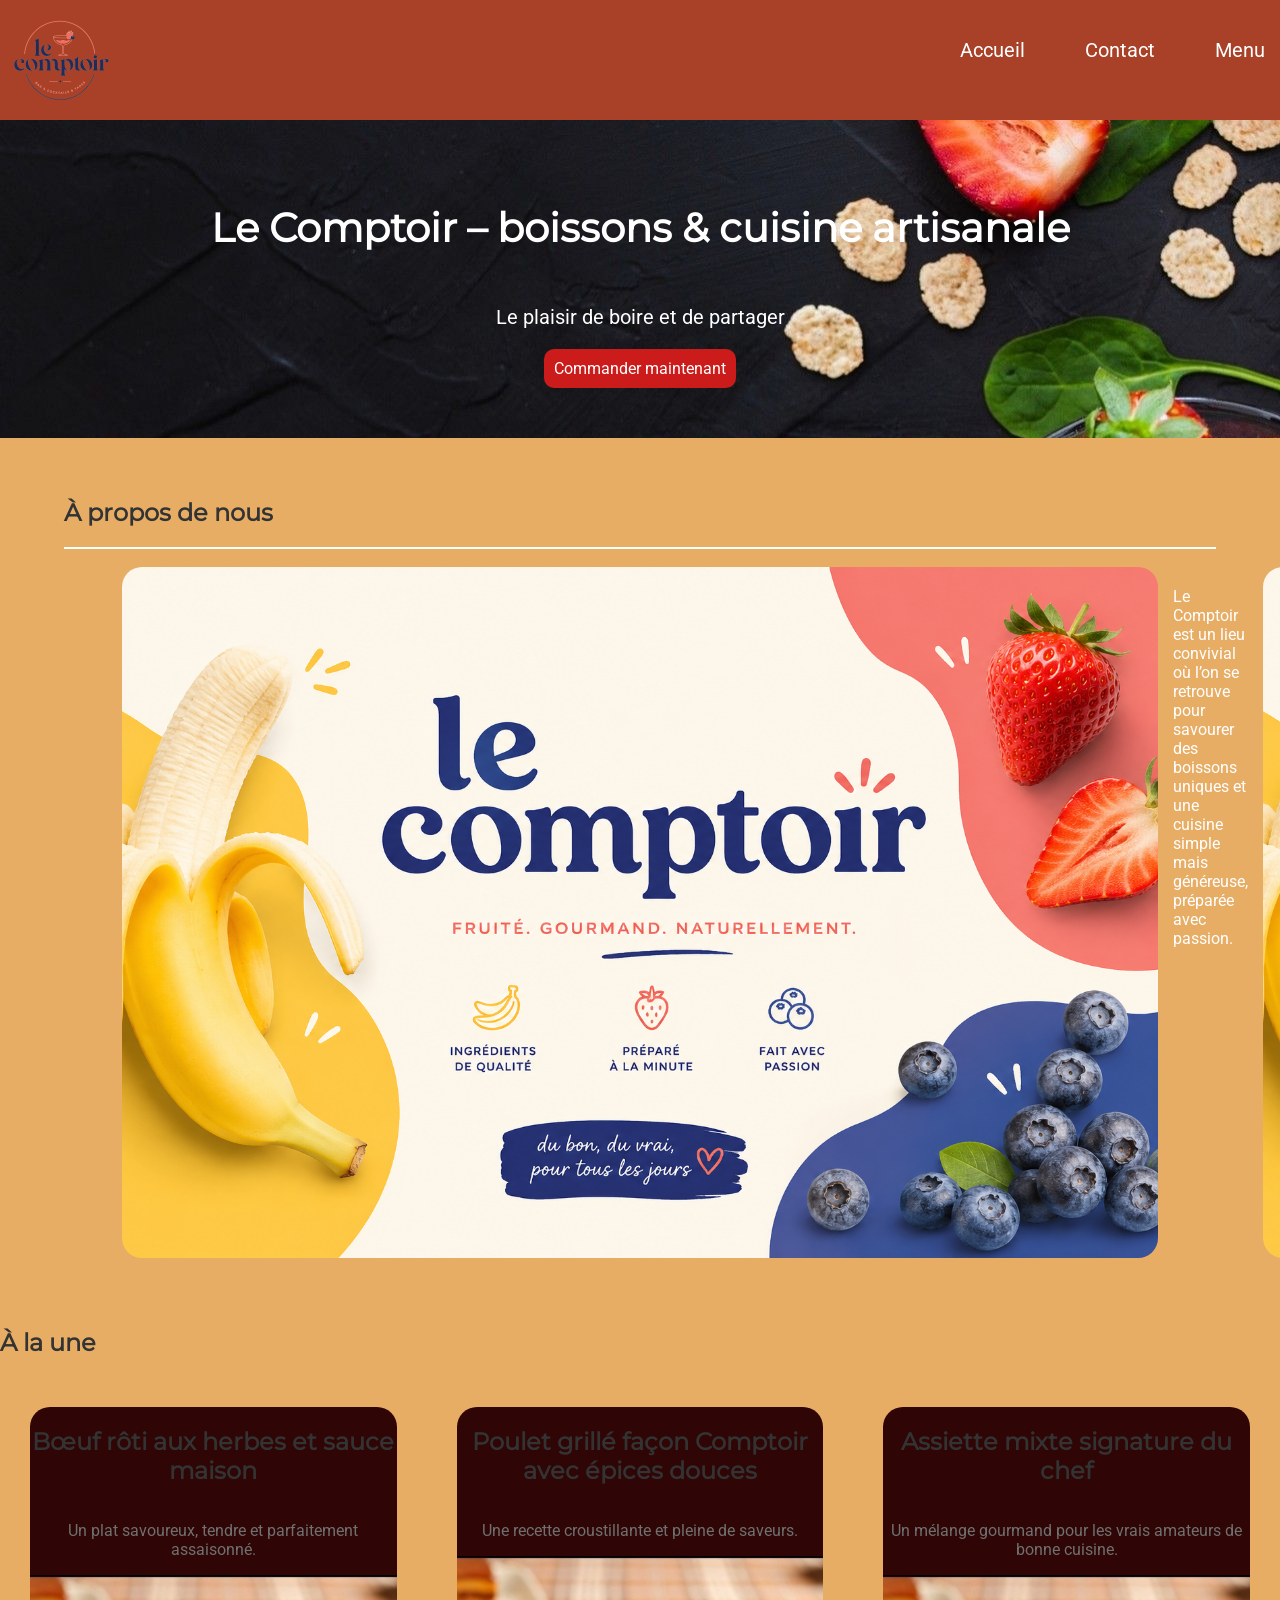
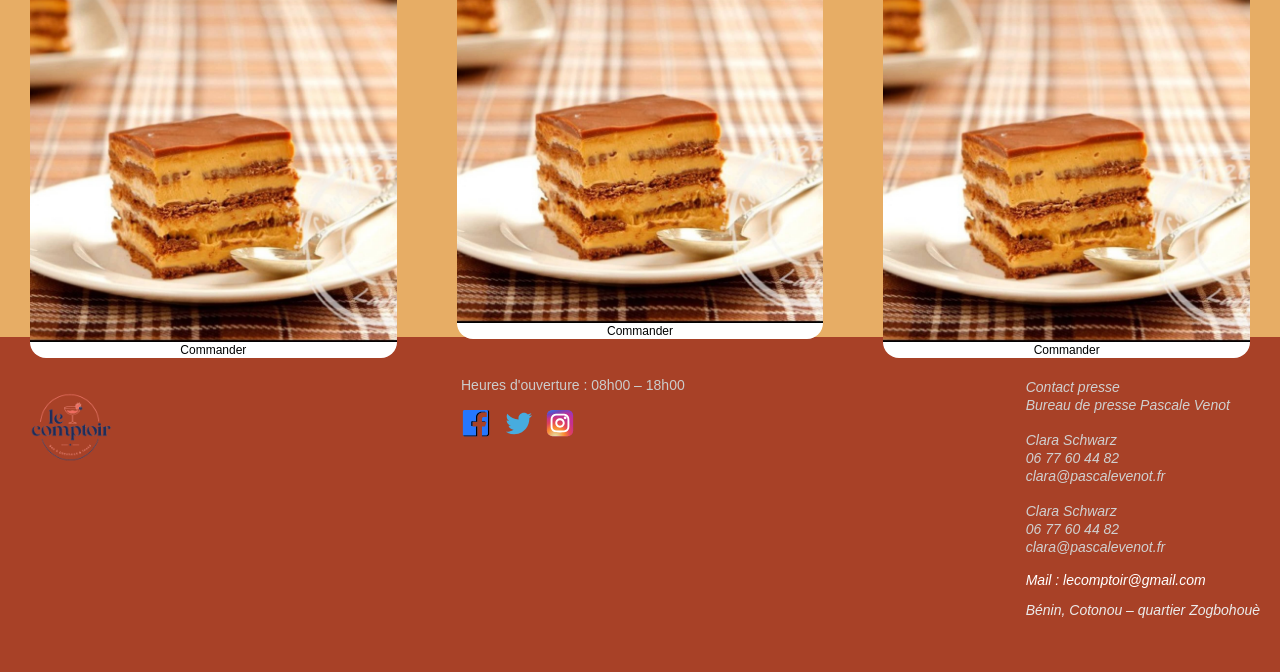
==== commit 45eafd11: "feat: achieve the design of the 'a-la-une' section" ====
--- a/index.html
+++ b/index.html
@@ -20,53 +20,52 @@
         </header>
         <main>
             <section id="hero">
-                <h1><b>Le Comptoir - buvez a en perdre la tete</b></h1>
-                <p>Le plaisir de boire</p>
-                <a href="./menu.html">Commandez maintenant</a>
+                <h1><b>Le Comptoir – boissons & cuisine artisanale</b></h1>
+                <p>Le plaisir de boire et de partager</p>
+                <a href="./menu.html">Commander maintenant</a>
             </section>
             <section id="presentation">
                 <span class="quality">
                     <span>
-                    <h2>A propos de nous</h2>
+                    <h2>À propos de nous</h2>
                     <hr>
                     <span class="pre-p">
                     <img src="./images/12.jpeg" width="30%" alt="Meal">
-                    <p>Lorem ipsum dolor sit amet consectetur adipisicing elit. Necessitatibus quibusdam sint, tempore facilis assumenda, reiciendis ipsa sunt enim natus, maiores voluptatem sapiente at officia praesentium minima dicta. Totam, libero maiores?</p>
+                    <p>Le Comptoir est un lieu convivial où l’on se retrouve pour savourer des boissons uniques et une cuisine simple mais généreuse, préparée avec passion.</p>
                     <img src="./images/12.jpeg" width="30%" alt="Meal">
-                    <p>Lorem ipsum dolor sit amet consectetur adipisicing elit. Necessitatibus quibusdam sint, tempore facilis assumenda, reiciendis ipsa sunt enim natus, maiores voluptatem sapiente at officia praesentium minima dicta. Totam, libero maiores?</p>
+                    <p>Nous mettons en avant la qualité, le goût et le partage. Chaque visite est pensée comme une expérience chaleureuse et authentique.</p>
                     </span>
                     </span>
                 </span>
             </section>
             <section id="section-une">
-                <h2>A la une</h2>
+                <h2>À la une</h2>
+                <span>
                 <article class="a-la-une">
-                    <span>
-                    <h2>Plat de roti de boeuf au poulet condense</h2>
-                    </span>
-                    <img src="./images/17.jpeg" alt="Plat a la une" width="100">
-                    <p>Description des description</p>
+                    <h2>Bœuf rôti aux herbes et sauce maison</h2>
+                    <p>Un plat savoureux, tendre et parfaitement assaisonné.</p>
+                    <img src="./images/16.jpeg" alt="Plat a la une" width="100">
+                    <button>Commander</button>
                 </article>
                 <article class="a-la-une">
-                    <span>
-                    <h2>Plat de roti de boeuf au poulet condense</h2>
+                    <h2>Poulet grillé façon Comptoir avec épices douces</h2>
+                    <p>Une recette croustillante et pleine de saveurs.</p>
                     <img src="./images/16.jpeg" alt="Plat a la une" width="100">
-                    </span>
-                    <p>Description des description</p>
+                    <button>Commander</button>
                 </article>
                 <article class="a-la-une">
-                    <span>
-                    <h2>Plat de roti de boeuf au poulet condense</h2>
-                    <img src="./images/12.jpeg" alt="Plat a la une" width="100">
-                    </span>
-                    <p>Description des description</p>
+                    <h2>Assiette mixte signature du chef</h2>
+                    <p>Un mélange gourmand pour les vrais amateurs de bonne cuisine.</p>
+                    <img src="./images/16.jpeg" alt="Plat a la une" width="100">
+                    <button>Commander</button>
                 </article>
+                </span>
             </section>
         </main>
         <footer>
             <img src="./images/header.png" alt="Le Comptoir(Logo)" width="100" height="100">
             <div id="horaire-links">
-                <span>Heure d'ouverture - 08H00 a 18H00</span>
+                <span>Heures d'ouverture : 08h00 – 18h00</span>
                 <ul id="footer-links">
                     <li><a href="facebook.com" target="_blank" rel="noopener"><img src="./images/facebook.svg" alt="Facebook" width="30"></a></li>
                     <li><a href="x.com" target="_blank" rel="noopener"><img src="./images/twitter.svg" alt="X (Twitter.com)" width="30"></a></li>
@@ -76,7 +75,7 @@
             <address>
                 <ul id="footer-contact">
                     <li>
-                        <p>Contacts Presse</p>
+                        <p>Contact presse</p>
                         <p>Bureau de presse Pascale Venot</p>
                     </li>
                     <li>
@@ -91,10 +90,10 @@
                     </li>
                 </ul>
                 <div id="mail-location">
-                    <a href="mailto:#">Mail: lecomptoir@gmail.com</a>
-                    <p>Bénin, Cotonou Quartier Zogbohouè</p>
+                    <a href="mailto:#">Mail : lecomptoir@gmail.com</a>
+                    <p>Bénin, Cotonou – quartier Zogbohouè</p>
                 </div>
             </address>
         </footer>
     </body>
-</html>
+</html>
--- a/style.css
+++ b/style.css
@@ -204,6 +204,10 @@
     #footer-contact {
         align-items: center;
     }
+    .pre-p p {
+        margin: 10px 10px;
+        text-align: center;
+    }
 }
 
 @media (max-width: 700px)
@@ -260,33 +264,68 @@
     margin: auto;
     display: flex;
     padding: 10px 0px;
-    text-align: right;
+    text-align: left;
 }
 
 .pre-p img {
     width: 100%;
-    align-items: center;
     border-radius: 20px;
-    margin: 0px 10px;
+}
+
+.pre-p p {
+    margin: 20px 15px;
+    text-align: left;
 }
 
 #section-une {
     display: flex;
-    flex-direction: row;
+    flex-direction: column;
     margin: auto;
-    background-color: var(--quaternary-color);
+    background-color: var(--color1);
+}
+
+#section-une span {
+    display: flex;
+
+}
+
+.a-la-une img {
+    width: 100%;
+    height: 90%;
+    padding: 0px;
 }
 
 .a-la-une {
     display: flex;
     flex-direction: column;
+    text-align: center;
+    padding: 0;
     color: rgb(112, 112, 112);
-    width: 400px;
-    height: 300px;
     margin: 30px;
-    background-color: var(--color1);
+    background-color: var(--color2);
     border-radius: 20px;
-    padding: 10px;
+    max-height: 500px;
+}
+
+.a-la-une button {
+    background-color: white;
+    border: 0px;
+    border-radius: 0px 0px 20px 20px;
+    height: 10%;
+    font-size: 12px;
+    transition: all ease 0.3s;
+}
+
+.a-la-une button:hover {
+    background-color: var(--primary-color);
+    font-size: 15px;
+    cursor: pointer;
+}
+
+@media (max-width: 1000px){
+    #section-une span {
+        flex-wrap: wrap;
+    }
 }
 
 main {
@@ -380,7 +419,7 @@
     width: 95%;
     display: flex;
     flex-direction: column;
-    padding: 40px 20px;
+    padding: 40px 1%;
     margin: 0px auto;
 }
 
@@ -392,7 +431,6 @@
     margin-bottom: 40px;
 
 }
-    
 
 .meal {
     background: white;
@@ -478,4 +516,19 @@
     color:var(--color1);
     background-color: white;
     transform: scale(1.1);
+}
+
+@media (max-width:700px) {
+    .meal {
+        width: 220px;
+    }
+    .menu h1 {
+        font-size: 28px;
+    }
+    .menu h2 {
+        font-size: 25px;
+    }
+    .menu h3 {
+        font-size: 22px;;
+    }
 }
